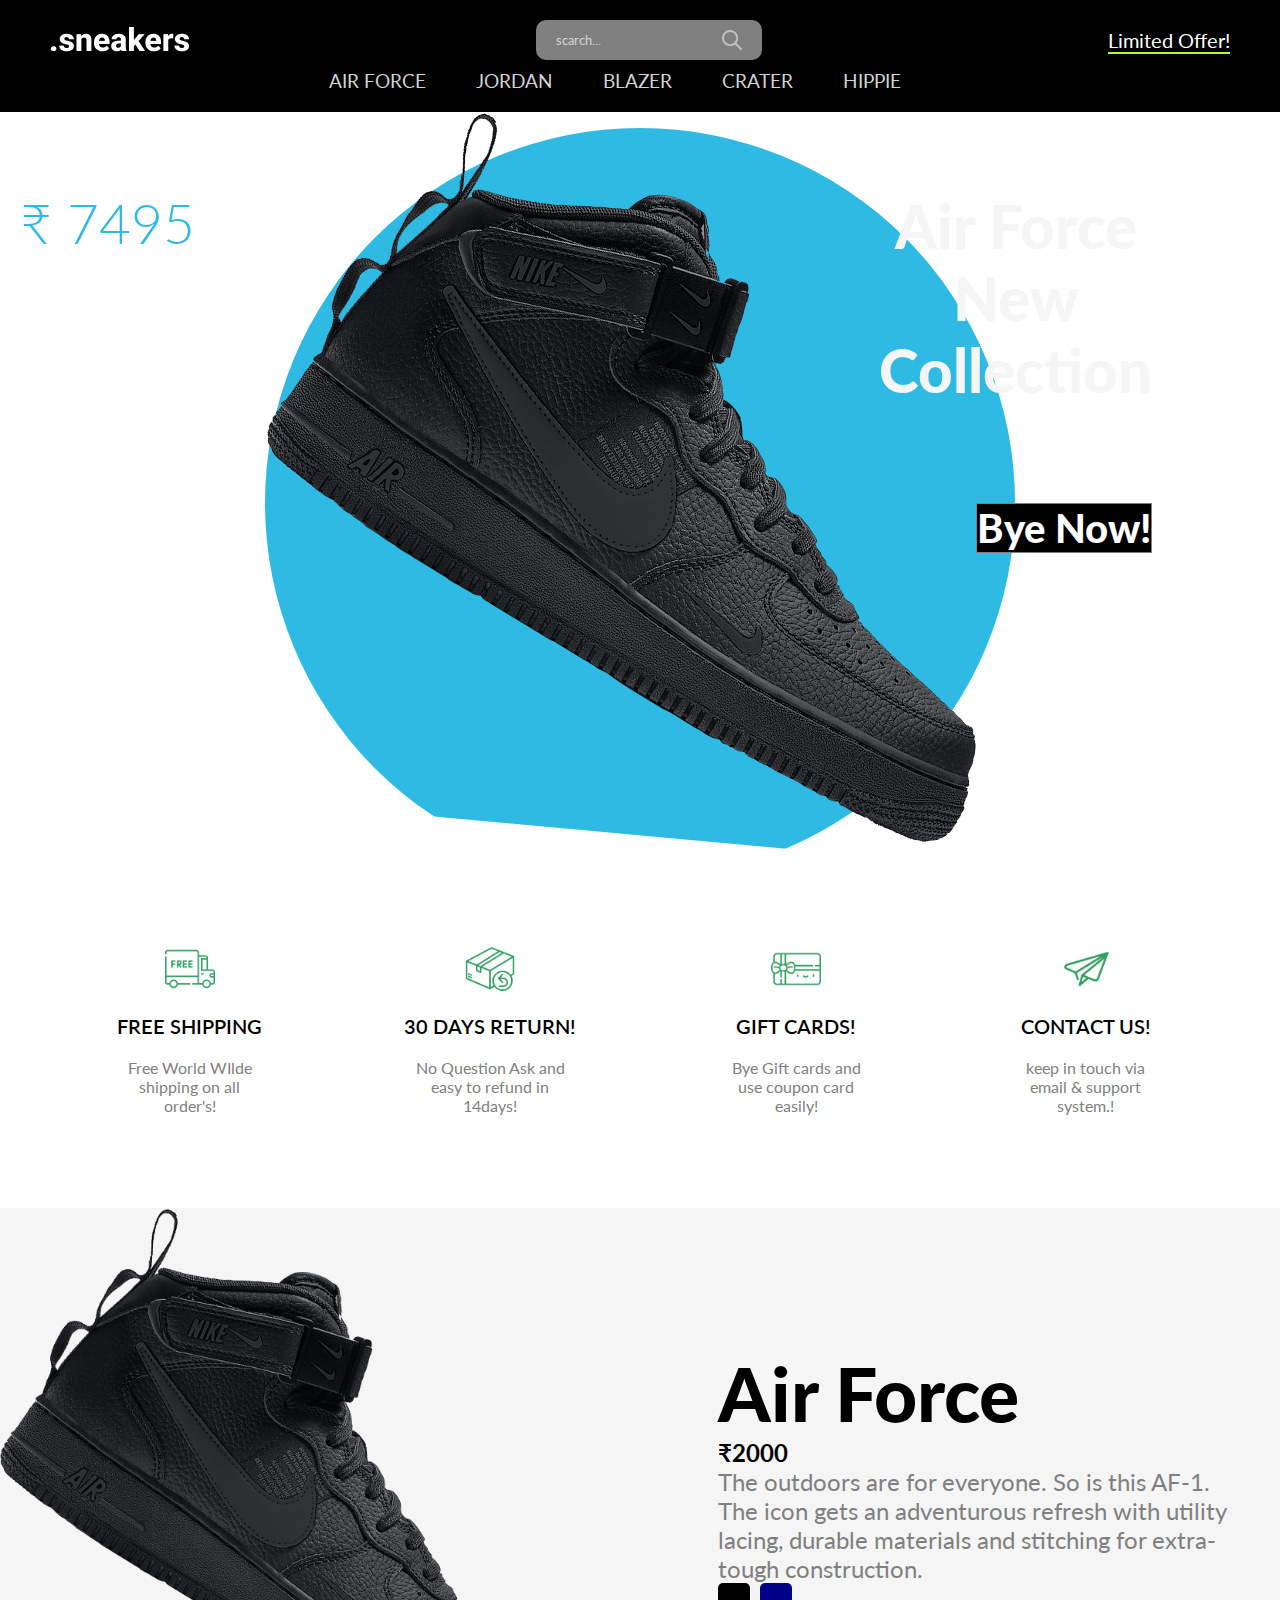
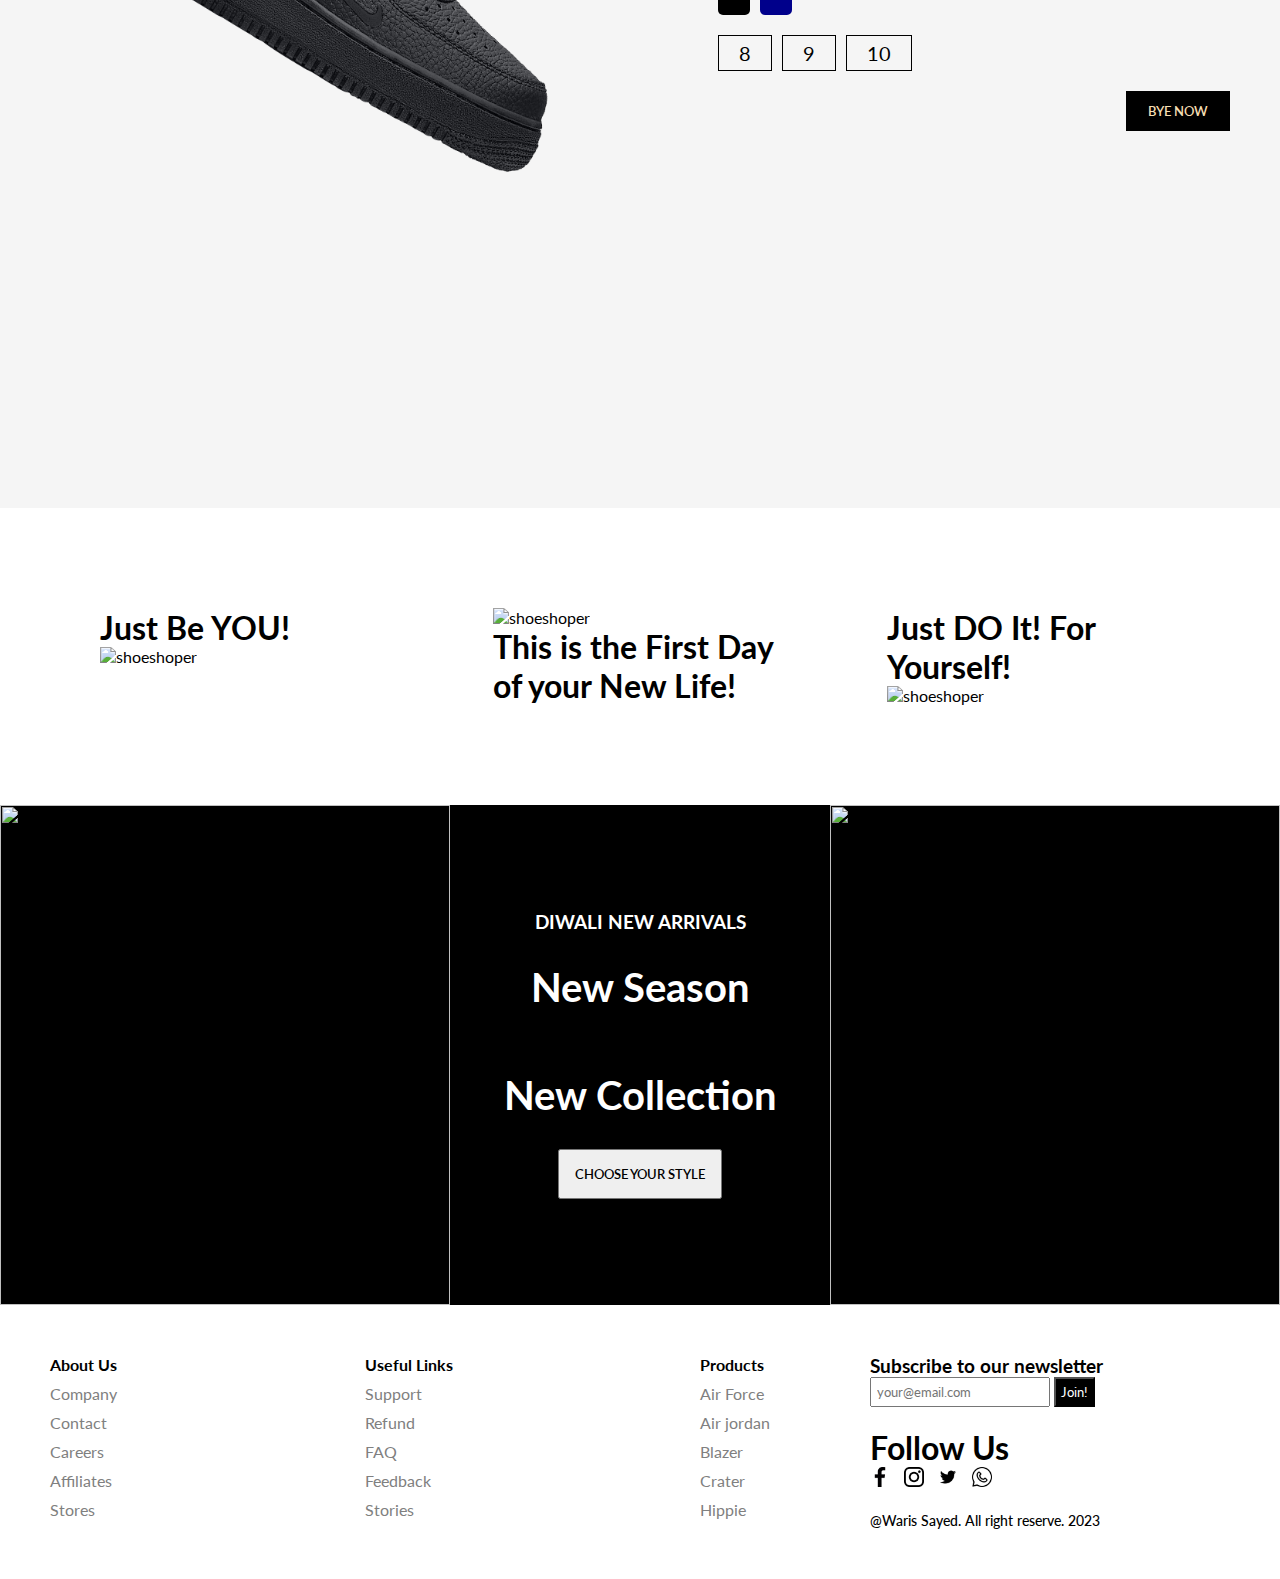
==== index.html @ 1025e4da "Rename intex.html to index.html" ====
<!DOCTYPE html>
<html lang="en">
<head>
  <meta charset="UTF-8">
  <meta name="viewport" content="width=device-width, initial-scale=1.0">
  <link rel="stylesheet" href="style.css">
  <title>shoeshoper</title>
</head>
<body>
  <!-- nav bar-->
 <nav id="nav">
  <div class="navTop">
    <div class="navItem">
      <img src="img/sneakers.png" alt="sneakers">
    </div>
    <div class="navItem">
      <div class="scarch">
         <input type="text" placeholder="scarch..." class="scarchInput">
         <img src="img/search.png" alt="scarch img" class="imageIcone" width="20px" height="20px">
      </div>
    </div>
    <div class="navItem">
      <span class="limitedOffer"> Limited Offer!</span>
    </div>
  </div>
  <div class="navBottem">
    <h3 class="menuItem">AIR FORCE</h3>
    <h3 class="menuItem">JORDAN</h3>
    <h3 class="menuItem">BLAZER</h3>
    <h3 class="menuItem">CRATER</h3>
    <h3 class="menuItem">HIPPIE</h3>
  </div>
 </nav>
   <!-- product page-->
 <div class="slider">
  <div class="sliderWrapper">
     <div class="sliderItems">
       <img src="img/air.png" alt="" class="imgSlider">
       <div class="sliderBg"></div>
       <h1 class="sliderTitle">Air Force </br>New </br> Collection</h1>
       <h2 class="sliderPrice">₹ 7495</h2>
       <a href="#product"><button class="byeNowBtn">Bye Now!</button></a>
      </div>

      <div class="sliderItems">
        <img src="img/jordan.png" alt="" class="imgSlider">
        <div class="sliderBg"></div>
        <h1 class="sliderTitle">JORDAN </br>New </br> Collection</h1>
        <h2 class="sliderPrice">₹ 9195</h2>
        <a href="#product"><button class="byeNowBtn">Bye Now!</button></a>
       </div>

       <div class="sliderItems">
        <img src="img/blazer.png" alt="" class="imgSlider">
        <div class="sliderBg"></div>
        <h1 class="sliderTitle">Blazer </br>New </br> Collection</h1>
        <h2 class="sliderPrice">₹10999</h2>
        <a href="#product"><button class="byeNowBtn">Bye Now!</button></a>
       </div>

       <div class="sliderItems">
        <img src="img/crater.png" alt="" class="imgSlider">
        <div class="sliderBg"></div>
        <h1 class="sliderTitle">Crater </br>New </br> Collection</h1>
        <h2 class="sliderPrice">₹12999</h2>
        <a href="#product"><button class="byeNowBtn">Bye Now!</button></a>
       </div>

       <div class="sliderItems">
        <img src="img/hippie.png" alt="" class="imgSlider">
        <div class="sliderBg"></div>
        <h1 class="sliderTitle">Hippie </br>New </br> Collection</h1>
        <h2 class="sliderPrice">₹5999</h2>
        <a href="#product"><button class="byeNowBtn">Bye Now!</button></a>
       </div>
   </div>
 </div>
   <!-- feacher page-->
 <div class="feachers">
    <div class="feacher">
         <img src="img/shipping.png" alt="shipping img" class="feacherImg">
         <span class="feacherTitle">FREE SHIPPING</span>
         <span class="feacherDisc">Free World WIlde shipping on all order's!</span>
    </div>

    <div class="feacher">
      <img class="feacherImg" src="img/return.png" alt="shipping img" >
      <span class="feacherTitle">30 DAYS RETURN!</span>
      <span class="feacherDisc">No Question Ask and easy to refund in 14days!</span>
 </div>

 <div class="feacher">
  <img src="img/gift.png" alt="shipping img" class="feacherImg">
  <span class="feacherTitle">GIFT CARDS!</span>
  <span class="feacherDisc">Bye Gift cards and use coupon card easily!</span>
</div>

<div class="feacher">
  <img src="img/contact.png" alt="shipping img" class="feacherImg">
  <span class="feacherTitle">CONTACT US!</span>
  <span class="feacherDisc">keep in touch via email & support system.!</span>
</div>
 </div>
 <!-- product detail page-->
 <div class="product" id="product">
   <img src="img/air.png" alt="Air Force" class="productImg">
   <div class="productDetails">
     <h1 class="productTitle">Air Force</h1>
     <h2 class="productPrice">₹2000</h2>
     <p class="productdesc">The outdoors are for everyone. So is this AF-1. The icon gets an adventurous refresh with   utility lacing, durable materials and stitching for extra-tough construction. </p>
   

    <div class="colors">
      <div class="color"></div>
      <div class="color"></div>
    </div>

   <div class="sizes">
     <div class="size">8</div>
     <div class="size">9</div>
     <div class="size">10</div>
   </div>
  
     <button class="productbtn">BYE NOW</button>
  </div>
  <!-- product Payment page-->
  <div class="payment">
    <h1 class="paytittle">Personal Information</h1>
    <label for="text">Name and Surname</label>
    <input type="text"   placeholder="cekoda"  class="payinput">
    <label for="text">Phone Number</label>
    <input type="text"   placeholder="+91 898989898989"  class="payinput">
    <label for="text">Address</label>
    <input type="text"   placeholder="Elon street Govandi Mumbai"  class="payinput">

    <!-- Card Info page-->
    <h1 class="paytittle">Card Information</h1>

    <div class="cardIcons">
      <img src="img/visa.png" width="40px" alt="visa card" class="cardIcone">

      <img src="img/master.png" width="40px" alt="master card" class="cardIcone">

    </div>

    <input type="password" class="payinput" placeholder="Card detail">

    <div class="cardInfo">

       <input type="text" placeholder="mm" class="payinput sm">
       <input type="text" placeholder="yyy" class="payinput sm">
       <input type="text" placeholder="cvv" class="payinput sm">

    </div>
    <button class="payButton">Check Out!</button>
    <span class="close">X</span>
  </div>
 </div>
 <!-- Gallery  page-->
 <div class="gallery">
  <div class="galleryItem">
    <h1 class="galleryTitle">Just Be YOU!</h1>
    <img src="https://images.unsplash.com/photo-1516826957135-700dedea698c?q=80&w=1374&auto=format&fit=crop&ixlib=rb-4.0.3&ixid=M3wxMjA3fDB8MHxwaG90by1wYWdlfHx8fGVufDB8fHx8fA%3D%3D" alt="shoeshoper" class="galleryImg">
  </div>

  <div class="galleryItem">
    <img src="https://images.unsplash.com/photo-1617059262591-61173640bc20?q=80&w=1374&auto=format&fit=crop&ixlib=rb-4.0.3&ixid=M3wxMjA3fDB8MHxwaG90by1wYWdlfHx8fGVufDB8fHx8fA%3D%3D" alt="shoeshoper" class="galleryImg">
    <h1 class="galleryTitle">This is the First Day of your New Life!</h1>
  </div>

  <div class="galleryItem">
    <h1 class="galleryTitle">Just DO It! For Yourself!</h1>
    <img src="https://images.unsplash.com/photo-1556906781-9a412961c28c?q=80&w=1374&auto=format&fit=crop&ixlib=rb-4.0.3&ixid=M3wxMjA3fDB8MHxwaG90by1wYWdlfHx8fGVufDB8fHx8fA%3D%3D" alt="shoeshoper" class="galleryImg">
  </div>
 </div>
<!-- New Season page-->
<div class="newSeason">
  <div class="nsItem">
    <img src="https://images.pexels.com/photos/4753986/pexels-photo-4753986.jpeg?auto=compress&cs=tinysrgb&dpr=2&w=500" alt="" class="newSeasonimg">
  </div>
   <div class="nsItem">
     <h3 class="nsTitlesm">DIWALI NEW ARRIVALS</h3>
     <h1 class="nsTitle">New Season</h1>
     <h1 class="nsTitle">New Collection</h1>
    <a href="#nav">
      <button class="nsBtn">CHOOSE YOUR STYLE</button>
    </a>
  
     </div>

  <div class="nsItem">
    <img src="https://images.pexels.com/photos/7856965/pexels-photo-7856965.jpeg?auto=compress&cs=tinysrgb&dpr=2&w=500" alt="" class="newSeasonimg">
  </div>
</div>
<!-- Footer-->
<footer>
  <!-- Footer left-->
  <div class="footerLeft">
     <div class="footerMenu">
      <h1 class="ftMenuTitle">About Us</h1>
      <ul class="fList">
        <li class="fListItem">Company</li>
        <li class="fListItem">Contact</li>
        <li class="fListItem">Careers</li>
        <li class="fListItem">Affiliates</li>
        <li class="fListItem">Stores</li>
      </ul>
     </div>
     <div class="footerMenu">
      <h1 class="ftMenuTitle">Useful Links</h1>
      <ul class="fList">
        <li class="fListItem">Support</li>
        <li class="fListItem">Refund</li>
        <li class="fListItem">FAQ</li>
        <li class="fListItem">Feedback</li>
        <li class="fListItem">Stories</li>
      </ul>
     </div>
     <div class="footerMenu">
      <h1 class="ftMenuTitle">Products</h1>
      <ul class="fList">
        <li class="fListItem">Air Force</li>
        <li class="fListItem">Air jordan</li>
        <li class="fListItem">Blazer</li>
        <li class="fListItem">Crater</li>
        <li class="fListItem">Hippie</li>
      </ul>
     </div>
  </div>
   <!-- Footer right-->
  <div class="footerRight">
    <div class="futterRightMenu">
      <h3 class="ftrTitle">Subscribe to our newsletter</h3>
      <div class="fmail">
        <input type="text" placeholder="your@email.com" class="finput">
        <button class="fbtn">Join!</button>
      </div>
    </div>
    <div class="futterRightMenu">
      <h1 class="ftrTitle">Follow Us</h1>
      <div class="fIcons">
        <img src="img/facebook.png" alt="facebook" class="ficon">
        <img src="img/instagram.png" alt="instagram" class="ficon">
        <img src="img/twitter.png" alt="twitter" class="ficon">
        <img src="img/whatsapp.png" alt="whatsapp" class="ficon">
      </div>
    </div>
       <div class="futterRightMenu">
        <span class="copyright">@Waris Sayed. All right reserve. 2023</span>
       </div>
  </div>
</footer>

<script src="index.js"></script>
</body>
</html>
---- style.css ----
@import url('https://fonts.googleapis.com/css2?family=Caprasimo&family=Cedarville+Cursive&family=Lato:ital,wght@0,100;0,300;0,400;0,700;0,900;1,100;1,300;1,400;1,700;1,900&family=Pacifico&family=Poppins:ital,wght@0,100;0,300;0,400;0,500;0,600;1,200&family=Ubuntu:ital@1&family=Varela+Round&display=swap');

html{
  scroll-behavior: smooth;
}

*{
  font-family: 'Lato', sans-serif;
  margin: 0;
  padding: 0;
  
}
nav{
  background-color: black;
  color: white;
  padding: 20px 50px;
}
.navTop{
  display: flex;
  align-items: center;
  justify-content: space-between;
}
.scarch{
  display: flex;
  align-items: center;
  background-color: gray;
  padding:  10px 20px;
  border-radius: 10px;
}
.scarchInput{
  border: none;
  background-color: transparent;
}
.scarchInput::placeholder{
  color: lightgray;
}
.limitedOffer{
  font-size: 20px;
  border-bottom: 2px solid greenyellow;
  cursor: pointer;
}
.navBottem{
  display: flex;
  align-items: center;
  justify-content: center;
  margin-top: 10px;
  
}
.menuItem{
  margin-right: 50px;
  cursor: pointer;
  color: lightgray;
  font-weight: 400;
}
.slider{
  background: url("https://plus.unsplash.com/premium_photo-1671621345306-5fabf30d8094?auto=format&fit=crop&q=80&w=1372&ixlib=rb-4.0.3&ixid=M3wxMjA3fDB8MHxwaG90by1wYWdlfHx8fGVufDB8fHx8fA%3D%3D");
  clip-path: polygon(0 0, 100% 0%, 100% 100%, 0 85%);
  overflow: hidden;
}
.sliderWrapper{
  display: flex;
  width: 500vw;
  transition: all 1s ease-in-out;
}
.sliderItems{
  width: 100vw;
  display: flex;
  align-items: center;
  justify-content: center;
  position: relative;
 
}
.sliderBg{
  width: 750px;
  height: 750px;
  border-radius: 50%;
  position: absolute;
  /* background-color: yellow; */
}
.imgSlider{
  z-index: 1;
}
.sliderTitle{
  position: absolute;
  top: 10%;
  right: 10%;
  color: whitesmoke;
  text-align: center;
  font-size: 60px;
  font-weight: 900;


}
.sliderPrice{
  position: absolute;
  left: 20px;
  top: 10%;
  color: black;
  text-align: center;
  font-size: 55px;
  font-weight: 300;
  
 
}

.byeNowBtn{
  position: absolute;
  top: 50%;
  right: 10%;
  color: white;
  font-size: 40px;
  font-weight: 900;
  border: 1px solid gray;
  z-index: 1;
  cursor: pointer;
  background-color: black;

}
.byeNowBtn:hover{
  background-color: white;
  color: black;
}
.sliderItems:nth-child(1) .sliderBg{
  background-color: rgb(47, 186, 228);
}
.sliderItems:nth-child(2) .sliderBg{
  background-color: rgb(43, 202, 131);
}
.sliderItems:nth-child(3) .sliderBg{
  background-color: rgb(255, 43, 131);
}
.sliderItems:nth-child(4) .sliderBg{
  background-color: rgb(255, 103, 43);
}
.sliderItems:nth-child(5) .sliderBg{
  background-color: rgb(197, 255, 131);
}

.sliderItems:nth-child(1) .sliderPrice{
  color: rgb(47, 186, 228);
}
.sliderItems:nth-child(2) .sliderPrice{
  color:  rgb(43, 202, 131);
}
.sliderItems:nth-child(3) .sliderPrice{
  color: rgb(255, 43, 131);
}
.sliderItems:nth-child(4) .sliderPrice{
  color: rgb(255, 103, 43);
}
.sliderItems:nth-child(5) .sliderPrice{
  color: rgb(197, 255, 131);
}
.feachers{
  display: flex;
  align-items: center;
  justify-content: space-between;
  padding: 50px;
}
.feacher{
  display: flex;
   flex-direction: column;
   align-items: center;
   text-align: center;
}
.feacherImg{
  width: 50px;
  height: 50px;
}
.feacherTitle{
  font-size: 20px;
  font-weight: 600;
  margin: 20px;
}
.feacherDisc{
 color: gray;
 height: 100px;
 width: 50%;
}
.product{
  height: 100vh;
  background-color: whitesmoke;
  position: relative;
  
}
.payment{
  width: 500px;
  height: 500px;
  background-color: white;
  position: absolute;
  top: 0;
  bottom: 0;
  left: 0;
  right: 0;
  margin: auto;
  padding: 10px 50px;
  display: none;
  flex-direction: column;
  box-shadow: 8px 9px 50px 5px rgba(0,0,0,0.75);
-webkit-box-shadow: 8px 9px 50px 5px rgba(0,0,0,0.75);
-moz-box-shadow: 8px 9px 50px 5px rgba(0,0,0,0.75);

}
.paytittle{
  font-size: 20px;
  color: rgb(156, 155, 155);
}
label{
  font-size: 16px;
  font-weight: 300;
}
.payinput{
padding:10px;
margin: 10px 0px;
border: none;
border-bottom: 1px solid gray;
}
.payinput::placeholder{
  color: rgb(163, 160, 160);
}
.cardIcones{
  display: flex;
}
.cardIcone{
  margin-right: 10px;
}
.cardInfo{
  display: flex;
  justify-content: space-between;
}
.sm{
  width: 30%;
}
.payButton{
  position: absolute;
  height: 40px;
  bottom: -40px;
  width: 100%;
  left: 0;
  background-color: rgb(133, 130, 130);
  font-size: 15px;
  font-weight: 600;
  border: none;
  border-bottom: 1px solid black;
  
  box-shadow: 8px 9px 50px 5px rgba(0,0,0,0.75);
-webkit-box-shadow: 8px 9px 50px 5px rgba(0,0,0,0.75);
-moz-box-shadow: 8px 9px 50px 5px rgba(0,0,0,0.75);
cursor: pointer;
}
.close{
  width: 20px;
  height: 20px;
  position: absolute;
  background-color: gray;
  color: white;
  top: 10px;
  right: 10px;
  display: flex;
  align-items: center;
  justify-content: center;
  cursor: pointer;
  padding: 2px;
}
.productImg{
  width: 45%;
}
.productDetails{
  position: absolute;
  top: 10%;
  right: 0;
  width: 40%;
  padding: 50px;
}
.productTitle{
  font-size: 75px;
  font-weight: 900;
}
.productdesc{
  font-size: 24px;
  color: gray;
}
.colors,.sizes{
  display: flex;
  margin-bottom: 20px;
}
.color{
 width: 32px;
 height: 32px;
 border-radius: 5px;
 background-color: black;
 margin-right: 10px;
 cursor: pointer;
}
.color:last-child{
  background-color: darkblue;
}
.size{
  padding: 5px 20px;
  border: 1px solid black;
  margin-right: 10px;
  cursor: pointer;
  font-size: 20px;
}
.productbtn{
  float: right;
  padding: 10px 20px;
  background-color: black;
  color: wheat;
  font-weight: 600;
  cursor: pointer;
  border: 2px solid black;
}
.productbtn:hover{
color: black;
background-color: white;
}
.gallery{
  padding: 50px;
  display: flex;
}
.galleryItem{
 flex: 1;
 padding: 50px;
}
.galleryImg{
  width: 100%;
 
}
.newSeason{
  display: flex;

}
.nsItem{
  flex: 1;
  background-color: black;
  color: white;
  display: flex;
  flex-direction: column;
  align-items: center;
  justify-content: center;
  text-align: center;
}
.newSeasonimg{
  width: 100%;
  height: 500px;
  width: 450px;
  
}
.nsTitle{
  font-size: 40px;
  padding: 30px;
}
.nsBtn{
  padding: 15px;
  font-weight: 600;
  cursor: pointer;
}
footer{
  display: flex;
}
.footerLeft{
  flex: 2;
  display: flex;
  justify-content: space-between;
  padding: 50px;
}
.ftMenuTitle{
  font-size: 16px;
  margin-bottom: 10px;
}
.fList{
  padding: 0;
  list-style: none;
}
.fListItem{
  margin-bottom: 10px;
  color: gray;
  cursor: pointer;
}
.footerRight{
  flex: 1;
  padding: 50px;
  display: flex;
  flex-direction: column;
  justify-content: space-between;
}
.finput{
  padding: 5px;
}
.fbtn{
  padding: 5px;
  background-color: black;
  color: white;
}
.ficons{
  display: flex;
}
.ficon{
width: 20px;
height: 20px;
margin-right: 10px;
}
.copyright{
  font-weight: 500;
  font-size: 14px;
}
@media screen and (max-width:480px) {
  nav{
    padding: 20px;
  }
  .scarch{
   display: none;
  }
  .navBottem{
    flex-wrap: wrap;
  }
.menuItem{
  margin: 20px;
  font-weight: 700;
  font-size: 20px;
}
.slider{
  clip-path: none;
}
.imgSlider{
  width: 90%;
}
.sliderBg{
  width: 100%;
  height: 100%;
}
.sliderTitle{
  display: none;
}
.sliderPrice{
  top: unset;
  bottom: 0;
  left: 0;
  background-color: lightgray;

  }
.byeNowBtn{
 
  right: 0;
  top: 0;

  }
  .feachers{
   flex-direction: column;
  }
.productImg{
  width: 80%;
  }
  .product{
    display: flex;
    flex-direction: column;
    align-items: center;
  }
  .productDetails{
    width: 100%;
    padding: 0;
    display: flex;
    flex-direction: column;
    align-items: center;
    text-align: center;
    position: relative;
    top: 0;
  }
  .productTitle{
    font-size: 50px;
    margin: 0;
  }
.gallery{
  display: none;
  }
.newSeason{
  flex-direction: column;
}
.nsItem:nth-child(2){
  padding: 50px;

  }
footer{
flex-direction: column;
align-items: center;

}
.footerLeft{
  padding: 20px;
  width: 90%;
}
.footerRight{
  
  padding: 20px;
  width: 90%;
  align-items: center;
  background-color: whitesmoke;
}
.payment{
  width: 90%;
  padding: 20px;
}
}
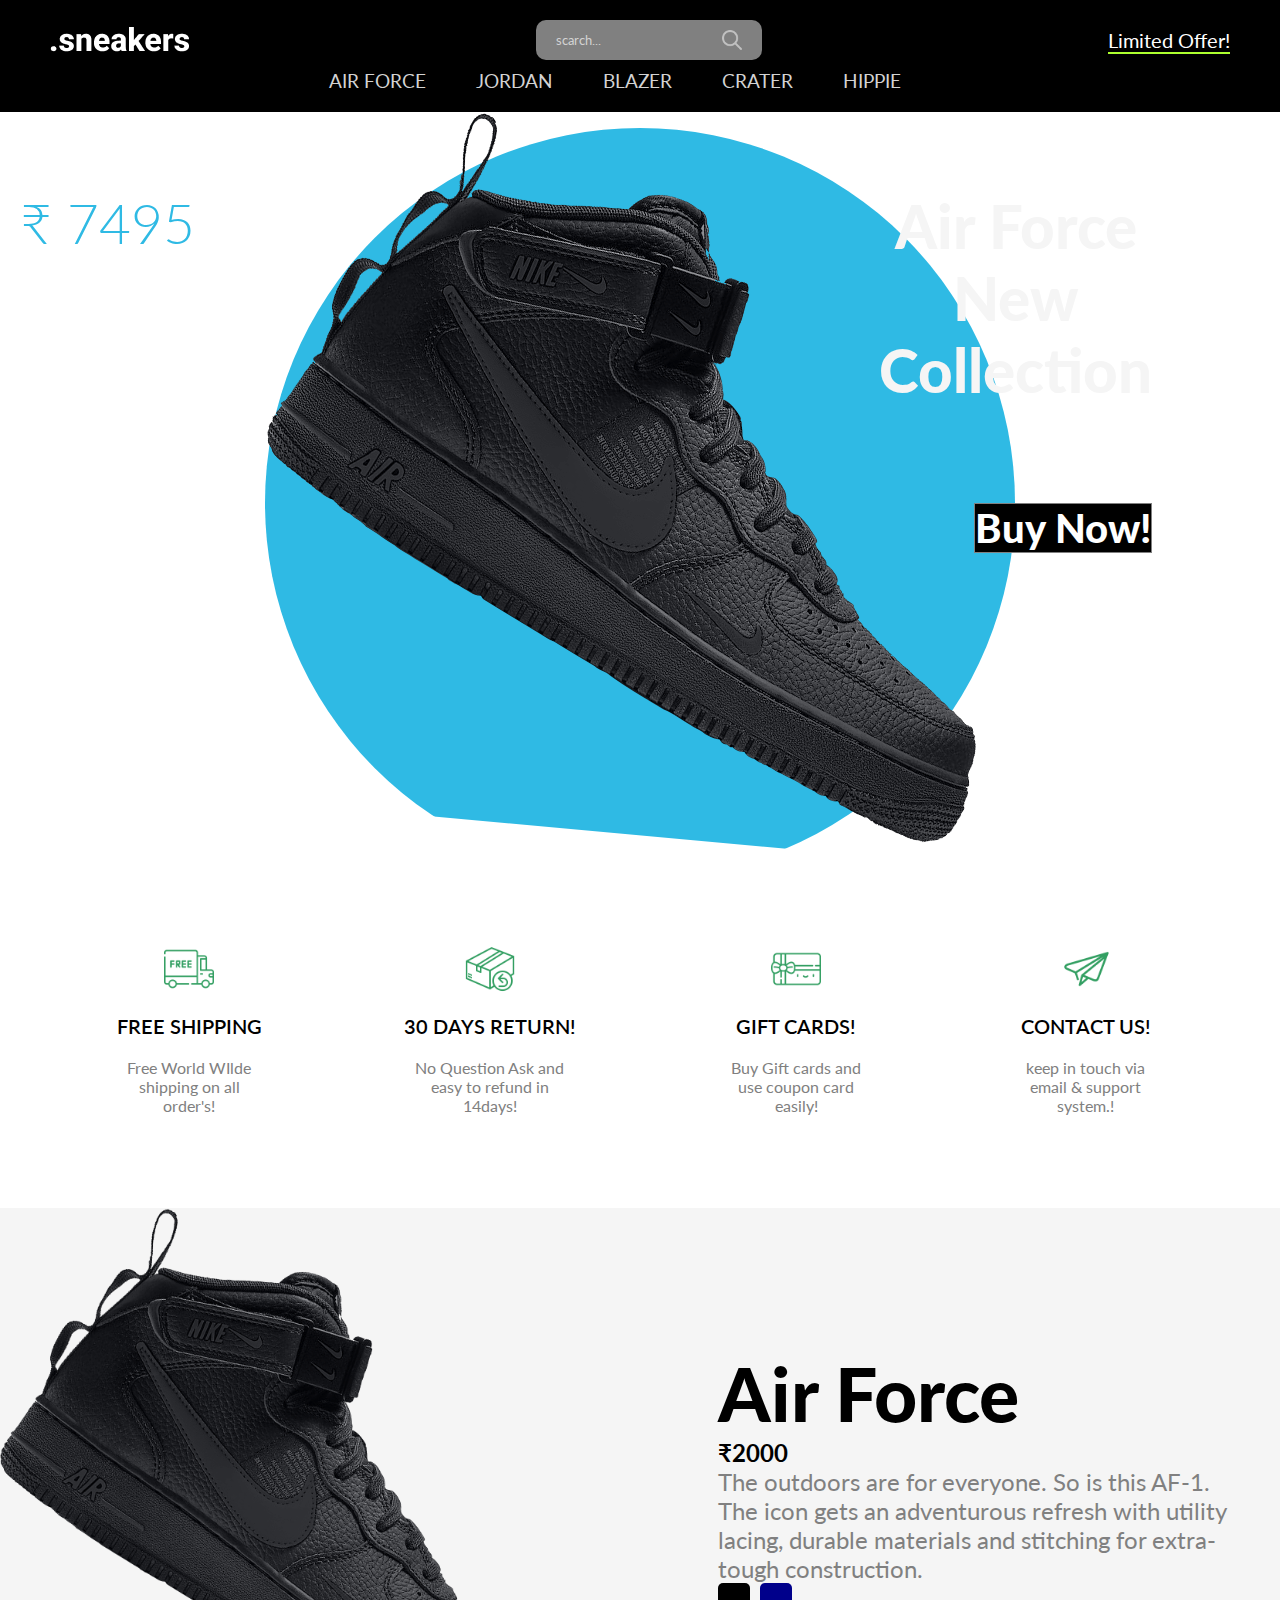
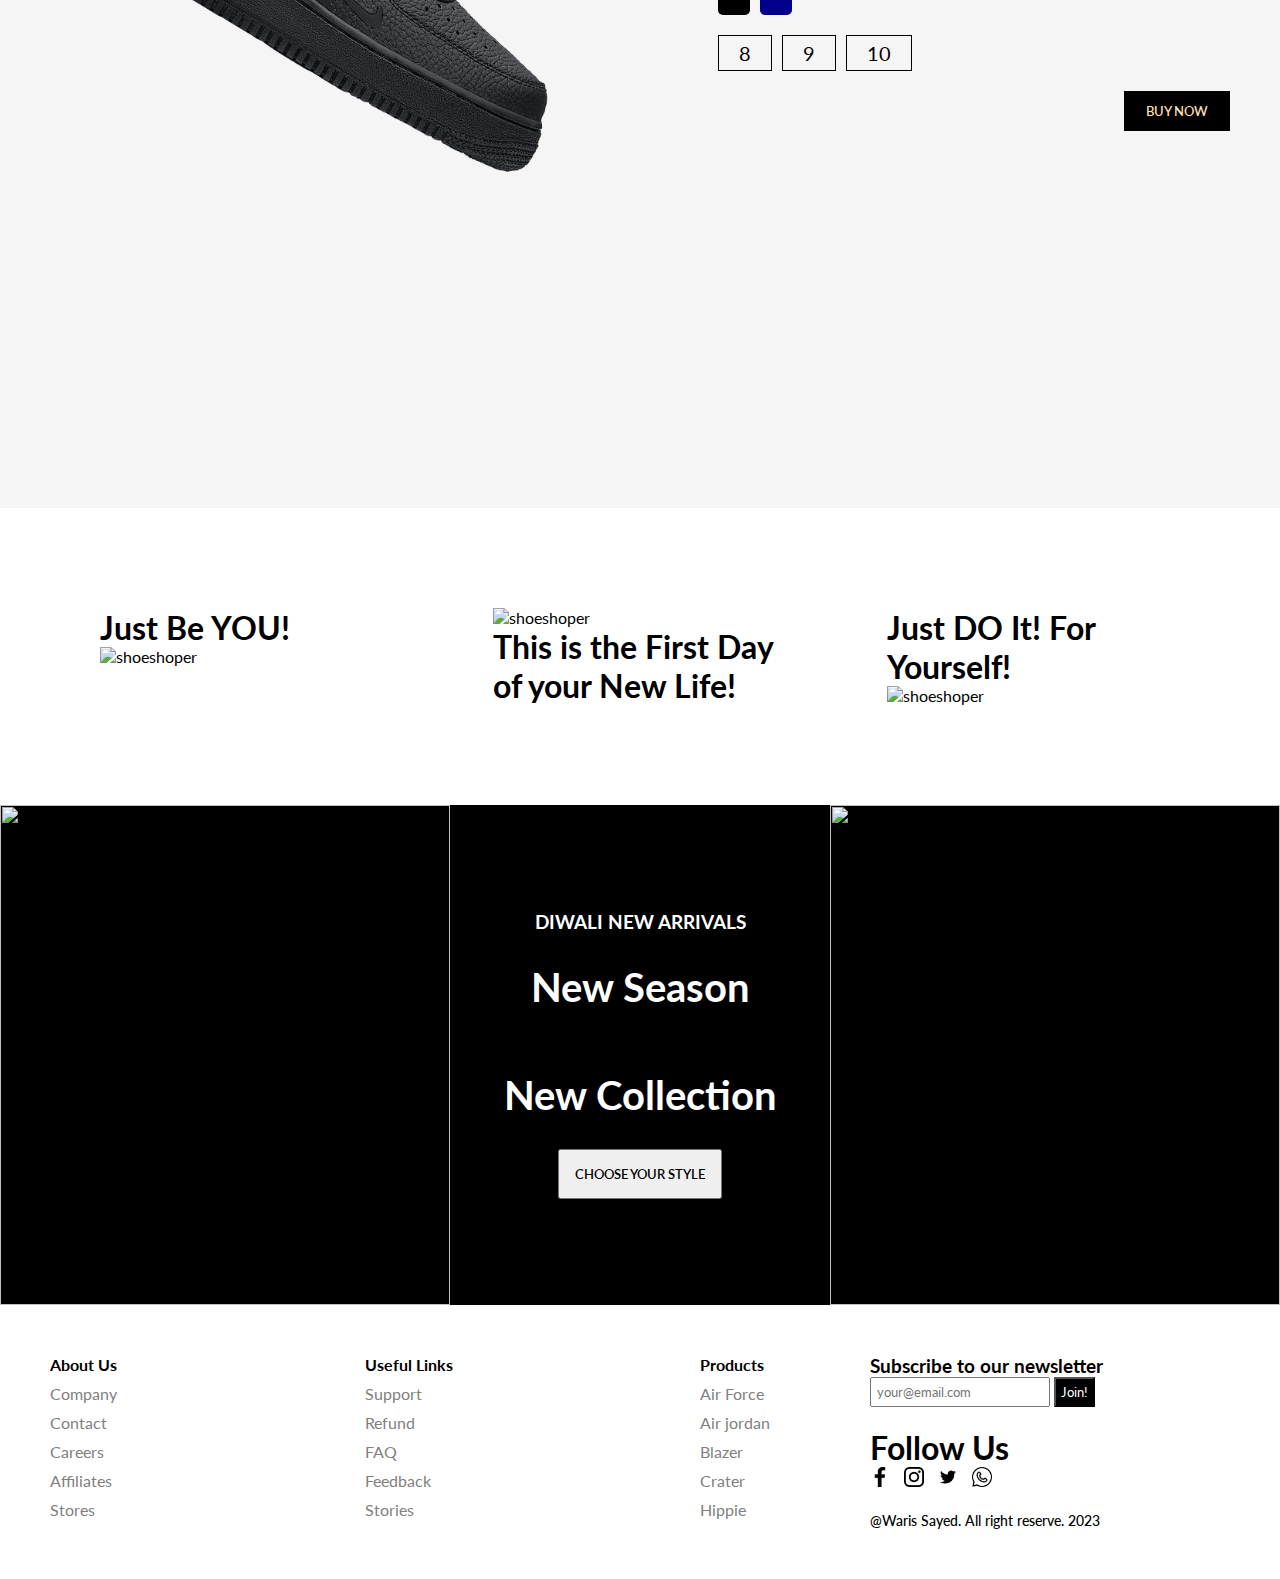
==== commit 8c673623: "Update index.html" ====
--- a/index.html
+++ b/index.html
@@ -39,7 +39,7 @@
        <div class="sliderBg"></div>
        <h1 class="sliderTitle">Air Force </br>New </br> Collection</h1>
        <h2 class="sliderPrice">₹ 7495</h2>
-       <a href="#product"><button class="byeNowBtn">Bye Now!</button></a>
+       <a href="#product"><button class="byeNowBtn">Buy Now!</button></a>
       </div>
 
       <div class="sliderItems">
@@ -47,7 +47,7 @@
         <div class="sliderBg"></div>
         <h1 class="sliderTitle">JORDAN </br>New </br> Collection</h1>
         <h2 class="sliderPrice">₹ 9195</h2>
-        <a href="#product"><button class="byeNowBtn">Bye Now!</button></a>
+        <a href="#product"><button class="byeNowBtn">Buy Now!</button></a>
        </div>
 
        <div class="sliderItems">
@@ -55,7 +55,7 @@
         <div class="sliderBg"></div>
         <h1 class="sliderTitle">Blazer </br>New </br> Collection</h1>
         <h2 class="sliderPrice">₹10999</h2>
-        <a href="#product"><button class="byeNowBtn">Bye Now!</button></a>
+        <a href="#product"><button class="byeNowBtn">Buy Now!</button></a>
        </div>
 
        <div class="sliderItems">
@@ -63,7 +63,7 @@
         <div class="sliderBg"></div>
         <h1 class="sliderTitle">Crater </br>New </br> Collection</h1>
         <h2 class="sliderPrice">₹12999</h2>
-        <a href="#product"><button class="byeNowBtn">Bye Now!</button></a>
+        <a href="#product"><button class="byeNowBtn">Buy Now!</button></a>
        </div>
 
        <div class="sliderItems">
@@ -71,7 +71,7 @@
         <div class="sliderBg"></div>
         <h1 class="sliderTitle">Hippie </br>New </br> Collection</h1>
         <h2 class="sliderPrice">₹5999</h2>
-        <a href="#product"><button class="byeNowBtn">Bye Now!</button></a>
+        <a href="#product"><button class="byeNowBtn">Buy Now!</button></a>
        </div>
    </div>
  </div>
@@ -92,7 +92,7 @@
  <div class="feacher">
   <img src="img/gift.png" alt="shipping img" class="feacherImg">
   <span class="feacherTitle">GIFT CARDS!</span>
-  <span class="feacherDisc">Bye Gift cards and use coupon card easily!</span>
+  <span class="feacherDisc">Buy Gift cards and use coupon card easily!</span>
 </div>
 
 <div class="feacher">
@@ -121,7 +121,7 @@
      <div class="size">10</div>
    </div>
   
-     <button class="productbtn">BYE NOW</button>
+     <button class="productbtn">BUY NOW</button>
   </div>
   <!-- product Payment page-->
   <div class="payment">
